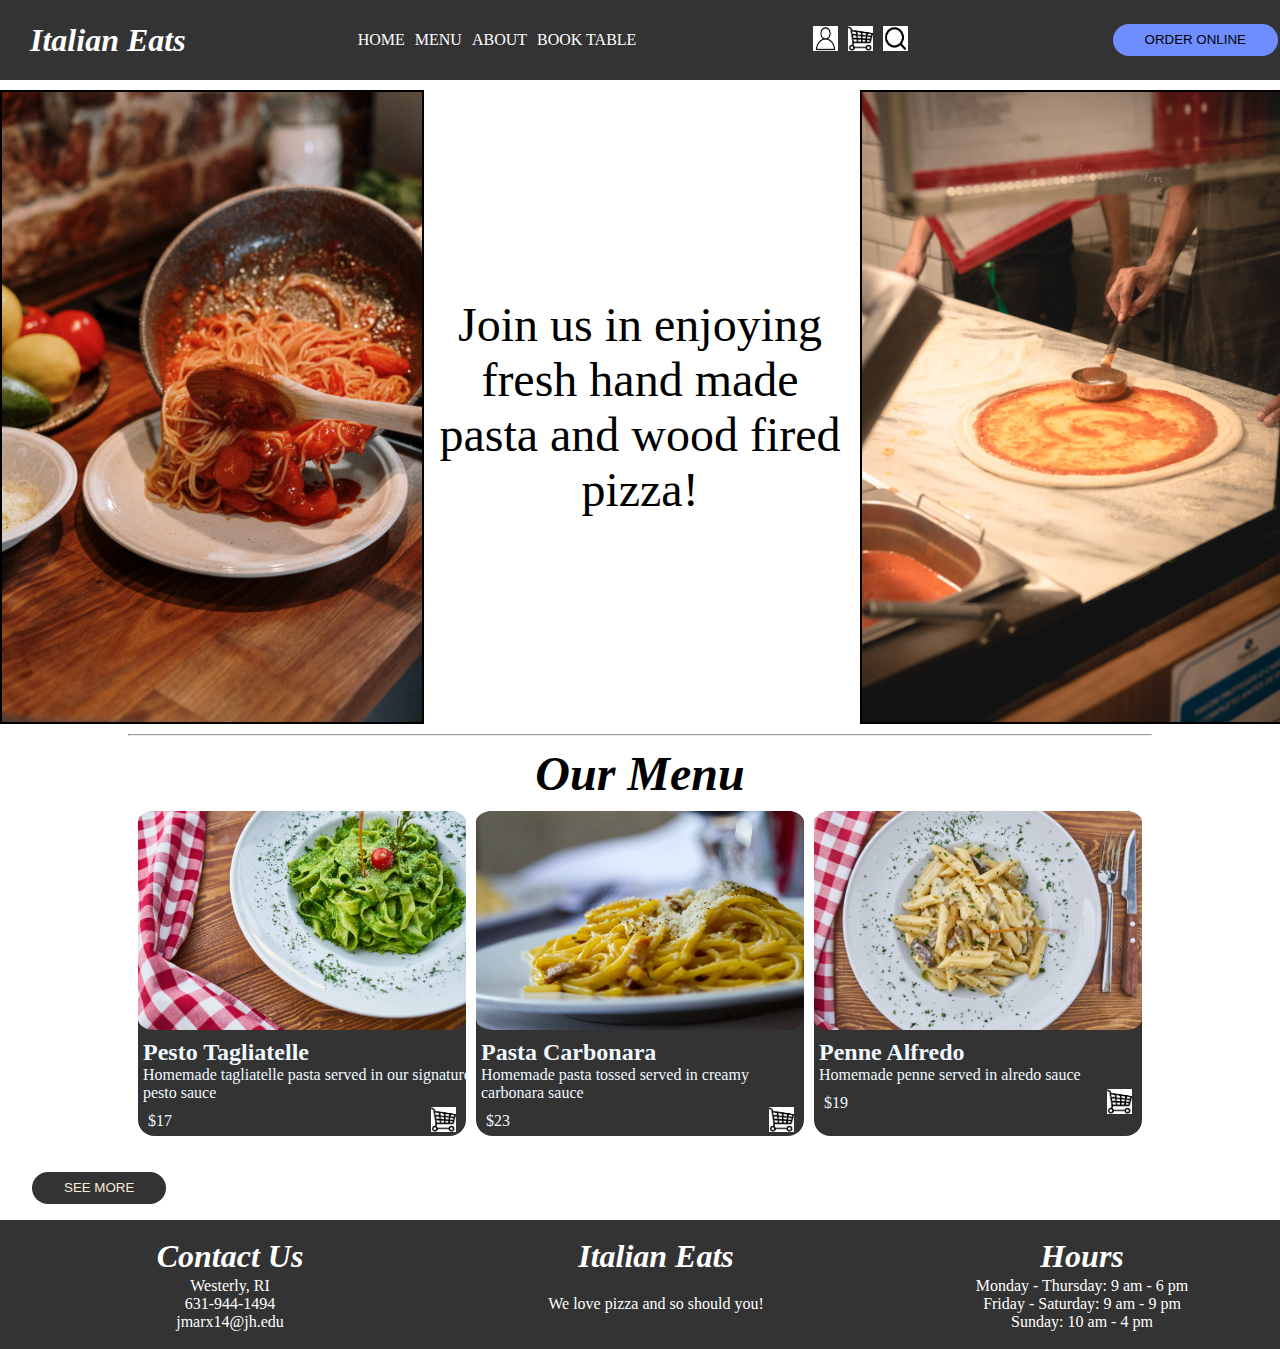
==== index.html @ 29ac6fd3 "Initial push, module 3 code" ====
<!DOCTYPE html>
<html>
    
<head>
    <title>Italian Eats</title>
    <meta charset="utf-8" />
    <meta name="viewport" content="width=device-width, initial-scale-1" />
    <!--<link href="style.css" rel="stylesheet" type="text/css" />-->
    <link href="override.css" rel="stylesheet" type="text/css" />
    <link href="header.css" rel="stylesheet" type="text/css" />
    <link href="home.css" rel="stylesheet" type="text/css" />
    <link href="footer.css" rel="stylesheet" type="text/css" />
</head>

<body>


    <header id="header">
        <a href="index.html" id="logo">Italian Eats</a>
        <ul class="nav_menu">
            <li class="nav_item">Home</li>
            <li class="nav_item">Menu</li>
            <li class="nav_item">About</li>
            <li class="nav_item">Book Table</li>
        </ul>
        <ul class="nav_menu">
            <li class="nav_item"><img src="public/account.png" width="25" height="25"></li>
            <li class="nav_item"><img src="public/cart.png" width="25" height="25"></li>
            <li class="nav_item"><img src="public/search.png" width="25" height="25"></li>
        </ul>
        <button class="merch">
            Order Online
        </button>
    </header>

    <div id="content">
        <div id="top-content">
            <!-- this looks bad
            <img id="top-image" src="public/pixabay_wide.png">
            -->
        </div>
        <div id="middle-content">
            <img id="image2" src="public/pexels-cottonbro-studio-4057701.jpg">
            <div id="middle-middle">
                <p>
                    Join us in enjoying fresh hand made pasta and wood fired pizza!
                </p>
            </div>
            <img id="image3" src="public/pexels-athena-2180874.jpg">
        </div>
        <div id="bottom-content">
            <hr>
            <div class="menu-header">
                <h2>
                    Our Menu
                </h2>
            </div>
            <div class="menu-content">
                <div class="menu-item">
                    <img class="menu-item-picture" src="public/food_pics/pexels-engin-akyurt-1435896.jpg">
                    <div class="menu-item-description">
                        <h3>Pesto Tagliatelle</h3>
                        <p>Homemade tagliatelle pasta served in our signature pesto sauce</p>
                    </div>
                    <div class="menu-item-price">
                        <span>$17</span>
                        <span><img src="public/cart.png" width="25" height="25"></span>
                    </div>
                </div>
                <div class="menu-item">
                    <img class="menu-item-picture" src="public/food_pics/pexels-maurijn-pach-546945.jpg">
                    <div class="menu-item-description">
                        <h3>Pasta Carbonara</h3>
                        <p>Homemade pasta tossed served in creamy carbonara sauce</p>
                    </div>
                    <div class="menu-item-price">
                        <span>$23</span>
                        <span><img src="public/cart.png" width="25" height="25"></span>
                    </div>
                </div>
                <div class="menu-item">
                    <img class="menu-item-picture" src="public/food_pics/pexels-engin-akyurt-1487511.jpg">
                    <div class="menu-item-description">
                        <h3>Penne Alfredo</h3>
                        <p>Homemade penne served in alredo sauce</p>
                    </div>
                    <div class="menu-item-price">
                        <span>$19</span>
                        <span><img src="public/cart.png" width="25" height="25"></span>
                    </div>
                </div>
            </div>
        </div>
    </div>
    <div class="center-btn">
        <button class="merch add-more-btn">
            See More
        </button>
    </div>

    <footer id="footer">
        <table id="foot_table">
            <tr class="row" id="row1">
                <th class="row1_text">Contact Us</th>
                <th class="row1_text">Italian Eats</th>
                <th class="row1_text">Hours</th>
            </tr>
            <tr class="row" id="row2">
                <td class="row2_text">
                    Westerly, RI<br>631-944-1494<br>jmarx14@jh.edu
                </th>
                <td class="row2_text">
                    We love pizza and so should you!
                </th>
                <td class="row2_text">
                    Monday - Thursday: 9 am - 6 pm
                    <br>Friday - Saturday: 9 am - 9 pm 
                    <br>Sunday: 10 am - 4 pm
                </th>
            </tr>
        </table>
    </footer>
</body>

</html>
---- style.css ----
* {
    margin: 0%;
    padding: 0%;
}

body {
    background-color:antiquewhite;
    font-family: Cambria, Cochin, Georgia, Times, 'Times New Roman', serif;
    display: flex;
    flex-direction: column;
}

#header {
    background-color: #333;
    height: 5rem;
    width: 100%;
    display: flex;
    justify-content: space-between;
    align-items: center;
    padding-left: 30px;
    padding-right: 10px;
}

#logo {
    color: white;
    text-decoration: none;
    font-size: 2rem;
    font-style:italic;
    font-weight:bold;
    display: inline-block;
}

.nav_menu {
    list-style: none;
    display: flex;
}

.nav_item {
    color: white;
    text-transform: uppercase;
    display: inline-block;
    padding: 5px;
}

.merch {
    text-transform: uppercase;
    padding: 1rem 2rem;
    margin: 1rem 2rem;
    display: inline-block;
    border-radius: 100px;
    height: 0;
    background-color:#6E8EFF;
    border: none;
    line-height: 0;
}

.merch:hover {
    background-color: #5c73FF;
}

.merch:active {
    transform: translateY(1px);
    box-shadow: 0 10px 20px rgba(0, 0, 0, .2);
}


#content {
    height: 100%;
    width: 100%;
}

.intro {
    color:#333;
    margin: 10px;
    padding: 0 30px;
    text-align: center;
}

#content {
    height: 100%;
    width: 100%;
}

#top-image {
    display: block;
    margin-left: auto;
    margin-right: auto;
    width: 80%;
    max-height: 200px;
}

#middle-content {
    display: grid;
    grid-template-columns: 1fr 1fr 1fr;
    margin-top: 10px;
    gap: 10px;
}

#image2 {
    grid-column: 1;
    width: 100%;
    border: 2px solid;
}

#middle-middle {
    grid-column: 2;
    width: 100%;
    margin: auto;
    font-size: 3em;
    text-align: center;
}

#image3 {
    grid-column: 3;
    width: 100%;
    border: 2px solid;
}

#bottom-content {
    width: 80%;
    padding: 10px;
    margin: auto;
}

.menu-header {
    padding-top: 10px;
    text-align: center;
    font-size: 2em;
    font-style: italic;
}

.menu-content {
    margin: 5px;
    display: flex;
}

.menu-item {
    width: 33%;
    margin: 5px;
    border-radius: 5%;
    display: inline-block;
    background-color: #333;
    color: aliceblue;
}

.menu-item-picture {
    width: 100%;
    border-radius: 5%;
}

.menu-item-description {
    padding: 5px;
    width: 100%;
}

.menu-item-description h3 {
    font-size: 1.5em;
}

.menu-item-price {
    border-radius: 10%;
    display: flex;
    justify-content: space-between;
    align-items: center;
    margin: 0 10px;
}

.center-btn {
    margin: auto;
}

.add-more-btn {
    color: antiquewhite;
    background-color: #333;
}

#footer {
    margin-top: auto;
    width: 100%;
    background-color: #333;
    color: antiquewhite;
    padding:1em;
}

#foot_table {
    height: 100%;
    width: 100%;
}

.row1_text {
    color: white;
    font-size: 2rem;
    font-style: italic;
    justify-content: center;
    width: 33%;
}

.row2_text {
    color: white;
    text-align: center;
    width: 33%;
}
---- override.css ----
* {
    margin: 0%;
    padding: 0%;
}
---- header.css ----
#header {
    background-color: #333;
    height: 5rem;
    width: 100%;
    display: flex;
    justify-content: space-between;
    align-items: center;
    padding-left: 30px;
    padding-right: 10px;
}

#logo {
    color: white;
    text-decoration: none;
    font-size: 2rem;
    font-style:italic;
    font-weight:bold;
    display: inline-block;
}

.nav_menu {
    list-style: none;
    display: flex;
}

.nav_item {
    color: white;
    text-transform: uppercase;
    display: inline-block;
    padding: 5px;
}

.merch {
    text-transform: uppercase;
    padding: 1rem 2rem;
    margin: 1rem 2rem;
    display: inline-block;
    border-radius: 100px;
    height: 0;
    background-color:#6E8EFF;
    border: none;
    line-height: 0;
}

.merch:hover {
    background-color: #5c73FF;
}

.merch:active {
    transform: translateY(1px);
    box-shadow: 0 10px 20px rgba(0, 0, 0, .2);
}
---- home.css ----
#content {
    height: 100%;
    width: 100%;
}

.intro {
    color:#333;
    margin: 10px;
    padding: 0 30px;
    text-align: center;
}

#content {
    height: 100%;
    width: 100%;
}

#top-image {
    display: block;
    margin-left: auto;
    margin-right: auto;
    width: 80%;
    max-height: 200px;
}

#middle-content {
    display: grid;
    grid-template-columns: 1fr 1fr 1fr;
    margin-top: 10px;
    gap: 10px;
}

#image2 {
    grid-column: 1;
    width: 100%;
    border: 2px solid;
}

#middle-middle {
    grid-column: 2;
    width: 100%;
    margin: auto;
    font-size: 3em;
    text-align: center;
}

#image3 {
    grid-column: 3;
    width: 100%;
    border: 2px solid;
}

#bottom-content {
    width: 80%;
    padding: 10px;
    margin: auto;
}

.menu-header {
    padding-top: 10px;
    text-align: center;
    font-size: 2em;
    font-style: italic;
}

.menu-content {
    margin: 5px;
    display: flex;
}

.menu-item {
    width: 33%;
    margin: 5px;
    border-radius: 5%;
    display: inline-block;
    background-color: #333;
    color: aliceblue;
}

.menu-item-picture {
    width: 100%;
    border-radius: 5%;
}

.menu-item-description {
    padding: 5px;
    width: 100%;
}

.menu-item-description h3 {
    font-size: 1.5em;
}

.menu-item-price {
    border-radius: 10%;
    display: flex;
    justify-content: space-between;
    align-items: center;
    margin: 0 10px;
}

.center-btn {
    margin: auto;
}

.add-more-btn {
    color: antiquewhite;
    background-color: #333;
}
---- footer.css ----
#footer {
    margin-top: auto;
    width: 100%;
    background-color: #333;
    color: antiquewhite;
    padding:1em;
}

#foot_table {
    height: 100%;
    width: 100%;
}

.row1_text {
    color: white;
    font-size: 2rem;
    font-style: italic;
    justify-content: center;
    width: 33%;
}

.row2_text {
    color: white;
    text-align: center;
    width: 33%;
}
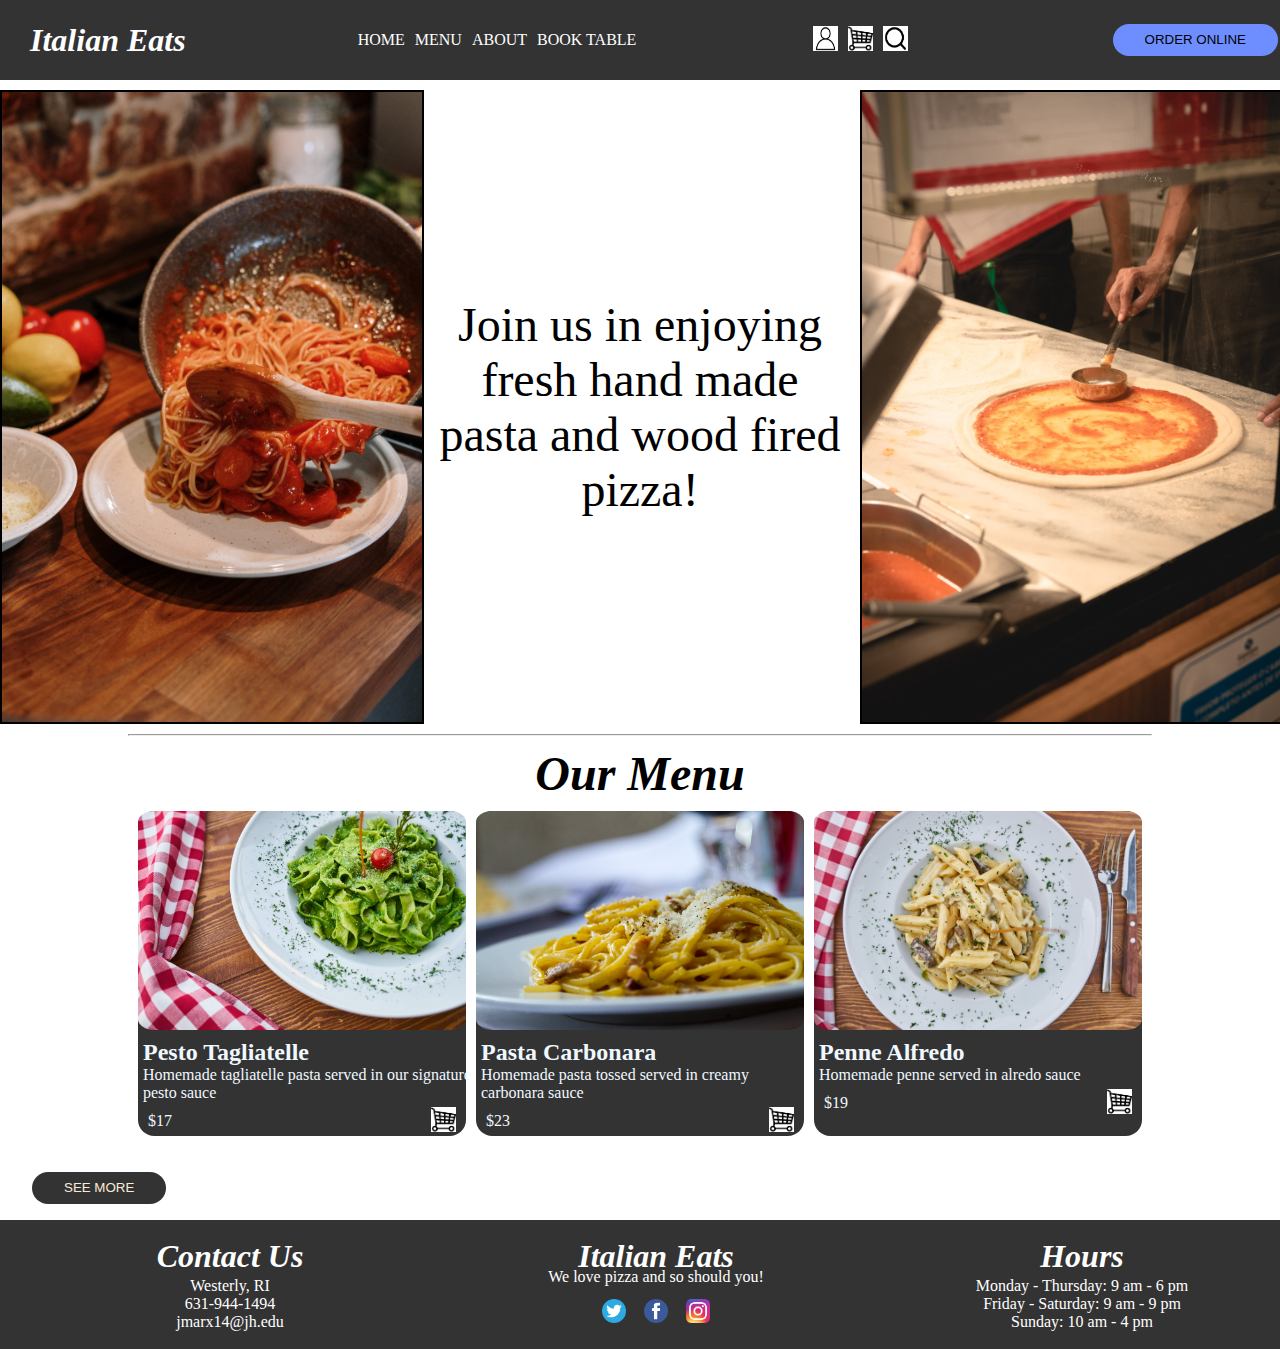
==== commit e8420d44: "adding social media icons to footer" ====
--- a/index.html
+++ b/index.html
@@ -108,15 +108,28 @@
             <tr class="row" id="row2">
                 <td class="row2_text">
                     Westerly, RI<br>631-944-1494<br>jmarx14@jh.edu
-                </th>
+                </td>
                 <td class="row2_text">
-                    We love pizza and so should you!
-                </th>
+                    <p>We love pizza and so should you!</p>
+                    <table class="icon_table">
+                        <tr class="icon_row">
+                            <td class="icon">
+                                <img  src="public/icons/twitter.png"/>
+                            </td>
+                            <td class="icon">
+                                <img  src="public/icons/facebook.png"/>
+                            </td>
+                            <td class="icon">
+                                <img  src="public/icons/instagram.webp"/>
+                            </td>
+                        </tr>
+                    </table>
+                </td>
                 <td class="row2_text">
                     Monday - Thursday: 9 am - 6 pm
                     <br>Friday - Saturday: 9 am - 9 pm 
                     <br>Sunday: 10 am - 4 pm
-                </th>
+                </td>
             </tr>
         </table>
     </footer>
--- a/footer.css
+++ b/footer.css
@@ -26,4 +26,26 @@
     width: 33%;
 }
 
+.icon_table {
+    height: 100%;
+    margin: 0 auto;
+}
 
+/*
+.icon_row {
+    column-gap: 1rem;
+}
+*/
+
+.icon {
+    max-height: 1.5rem;
+    max-width: 1.5rem;
+    padding-left: .5rem;
+    padding-right: .5rem;
+}
+
+.icon img{
+    height: auto;
+    max-width: 100%;
+}
+
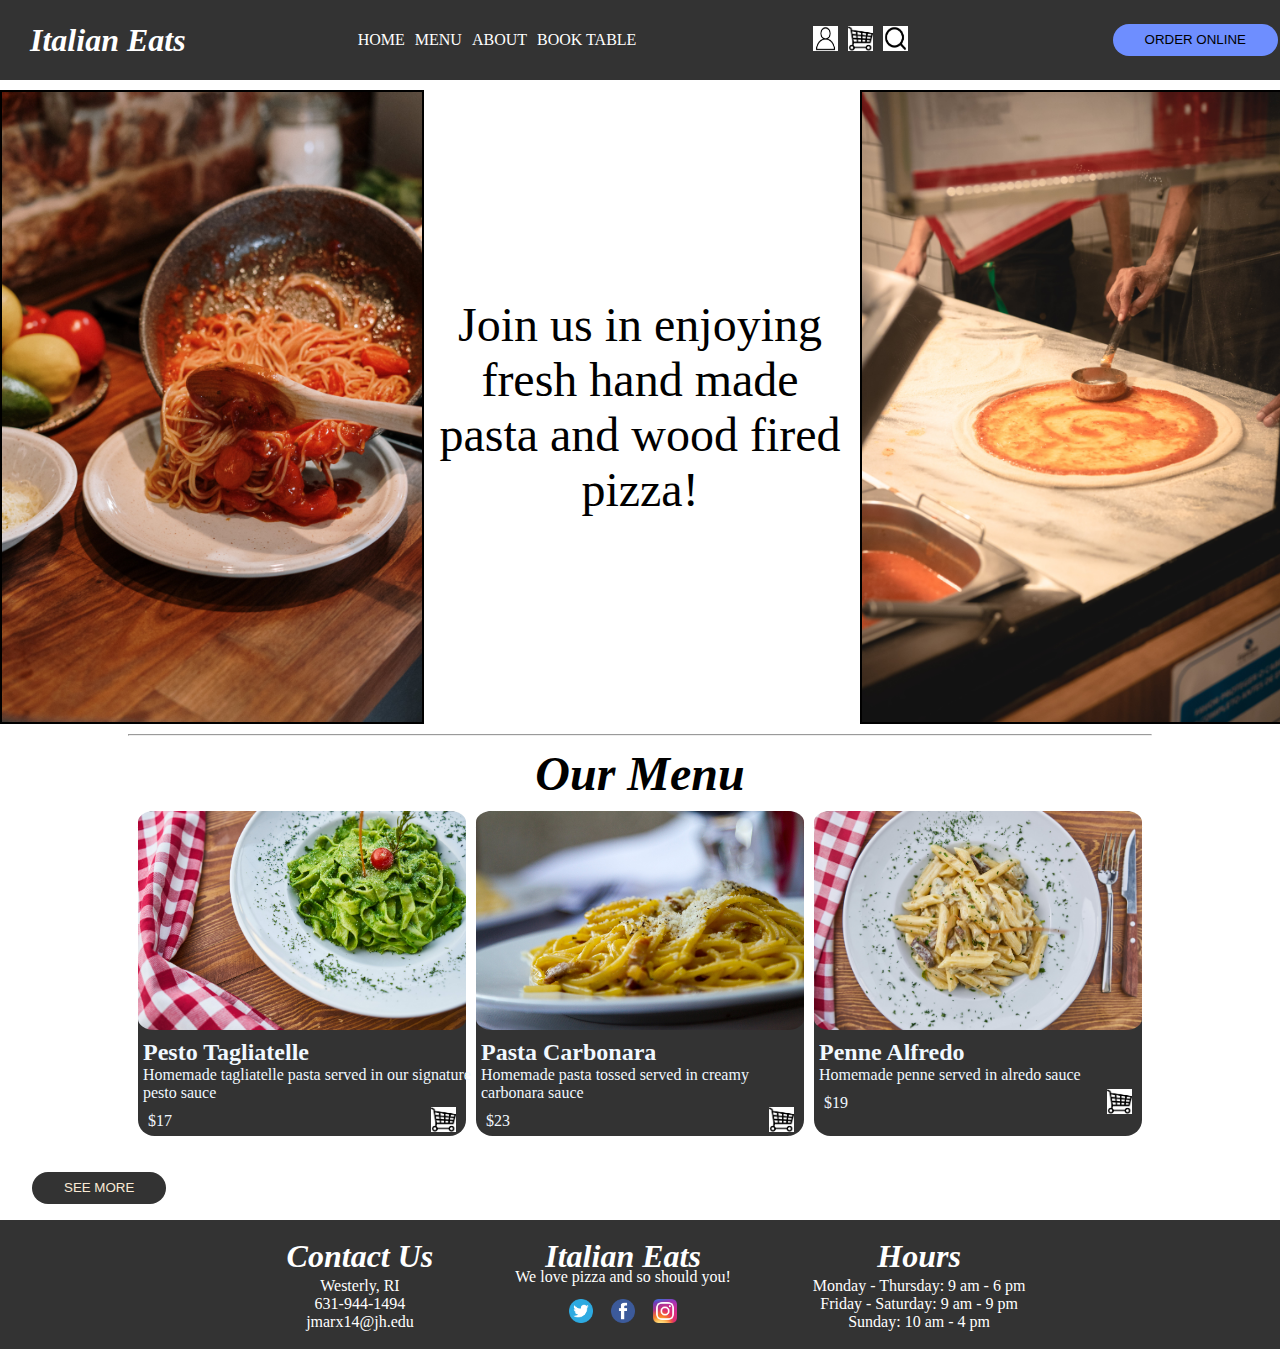
==== commit 7d28510d: "moved css files into css folder.  fixed footer so columns don't get overly seperated." ====
--- a/index.html
+++ b/index.html
@@ -6,10 +6,10 @@
     <meta charset="utf-8" />
     <meta name="viewport" content="width=device-width, initial-scale-1" />
     <!--<link href="style.css" rel="stylesheet" type="text/css" />-->
-    <link href="override.css" rel="stylesheet" type="text/css" />
-    <link href="header.css" rel="stylesheet" type="text/css" />
-    <link href="home.css" rel="stylesheet" type="text/css" />
-    <link href="footer.css" rel="stylesheet" type="text/css" />
+    <link href="css/override.css" rel="stylesheet" type="text/css" />
+    <link href="css/header.css" rel="stylesheet" type="text/css" />
+    <link href="css/home.css" rel="stylesheet" type="text/css" />
+    <link href="css/footer.css" rel="stylesheet" type="text/css" />
 </head>
 
 <body>
--- a/css/override.css
+++ b/css/override.css
@@ -0,0 +1,4 @@
+* {
+    margin: 0%;
+    padding: 0%;
+}--- a/css/header.css
+++ b/css/header.css
@@ -0,0 +1,53 @@
+
+#header {
+    background-color: #333;
+    height: 5rem;
+    width: 100%;
+    display: flex;
+    justify-content: space-between;
+    align-items: center;
+    padding-left: 30px;
+    padding-right: 10px;
+}
+
+#logo {
+    color: white;
+    text-decoration: none;
+    font-size: 2rem;
+    font-style:italic;
+    font-weight:bold;
+    display: inline-block;
+}
+
+.nav_menu {
+    list-style: none;
+    display: flex;
+}
+
+.nav_item {
+    color: white;
+    text-transform: uppercase;
+    display: inline-block;
+    padding: 5px;
+}
+
+.merch {
+    text-transform: uppercase;
+    padding: 1rem 2rem;
+    margin: 1rem 2rem;
+    display: inline-block;
+    border-radius: 100px;
+    height: 0;
+    background-color:#6E8EFF;
+    border: none;
+    line-height: 0;
+}
+
+.merch:hover {
+    background-color: #5c73FF;
+}
+
+.merch:active {
+    transform: translateY(1px);
+    box-shadow: 0 10px 20px rgba(0, 0, 0, .2);
+}--- a/css/home.css
+++ b/css/home.css
@@ -0,0 +1,110 @@
+
+#content {
+    height: 100%;
+    width: 100%;
+}
+
+.intro {
+    color:#333;
+    margin: 10px;
+    padding: 0 30px;
+    text-align: center;
+}
+
+#content {
+    height: 100%;
+    width: 100%;
+}
+
+#top-image {
+    display: block;
+    margin-left: auto;
+    margin-right: auto;
+    width: 80%;
+    max-height: 200px;
+}
+
+#middle-content {
+    display: grid;
+    grid-template-columns: 1fr 1fr 1fr;
+    margin-top: 10px;
+    gap: 10px;
+}
+
+#image2 {
+    grid-column: 1;
+    width: 100%;
+    border: 2px solid;
+}
+
+#middle-middle {
+    grid-column: 2;
+    width: 100%;
+    margin: auto;
+    font-size: 3em;
+    text-align: center;
+}
+
+#image3 {
+    grid-column: 3;
+    width: 100%;
+    border: 2px solid;
+}
+
+#bottom-content {
+    width: 80%;
+    padding: 10px;
+    margin: auto;
+}
+
+.menu-header {
+    padding-top: 10px;
+    text-align: center;
+    font-size: 2em;
+    font-style: italic;
+}
+
+.menu-content {
+    margin: 5px;
+    display: flex;
+}
+
+.menu-item {
+    width: 33%;
+    margin: 5px;
+    border-radius: 5%;
+    display: inline-block;
+    background-color: #333;
+    color: aliceblue;
+}
+
+.menu-item-picture {
+    width: 100%;
+    border-radius: 5%;
+}
+
+.menu-item-description {
+    padding: 5px;
+    width: 100%;
+}
+
+.menu-item-description h3 {
+    font-size: 1.5em;
+}
+
+.menu-item-price {
+    border-radius: 10%;
+    display: flex;
+    justify-content: space-between;
+    align-items: center;
+    margin: 0 10px;
+}
+
+.center-btn {
+    margin: auto;
+}
+
+.add-more-btn {
+    color: antiquewhite;
+    background-color: #333;
+}--- a/css/footer.css
+++ b/css/footer.css
@@ -0,0 +1,53 @@
+
+#footer {
+    margin-top: auto;
+    width: 100%;
+    background-color: #333;
+    color: antiquewhite;
+    padding:1em;
+}
+
+#foot_table {
+    height: 100%;
+    margin: 0 auto;
+}
+
+.row th + th {
+    border-left: 5rem solid transparent;
+}
+
+.row td + td {
+    border-left: 5rem solid transparent;
+}
+
+.row1_text {
+    color: white;
+    font-size: 2rem;
+    font-style: italic;
+    justify-content: center;
+}
+
+.row2_text {
+    color: white;
+    text-align: center;
+}
+
+.icon_table {
+    height: 100%;
+    margin: 0 auto;
+}
+
+.icon_row td + td {
+    border-left: 1rem solid transparent;
+}
+
+.icon {
+    max-height: 1.5rem;
+    max-width: 1.5rem;
+}
+
+.icon img{
+    height: auto;
+    max-width: 100%;
+}
+
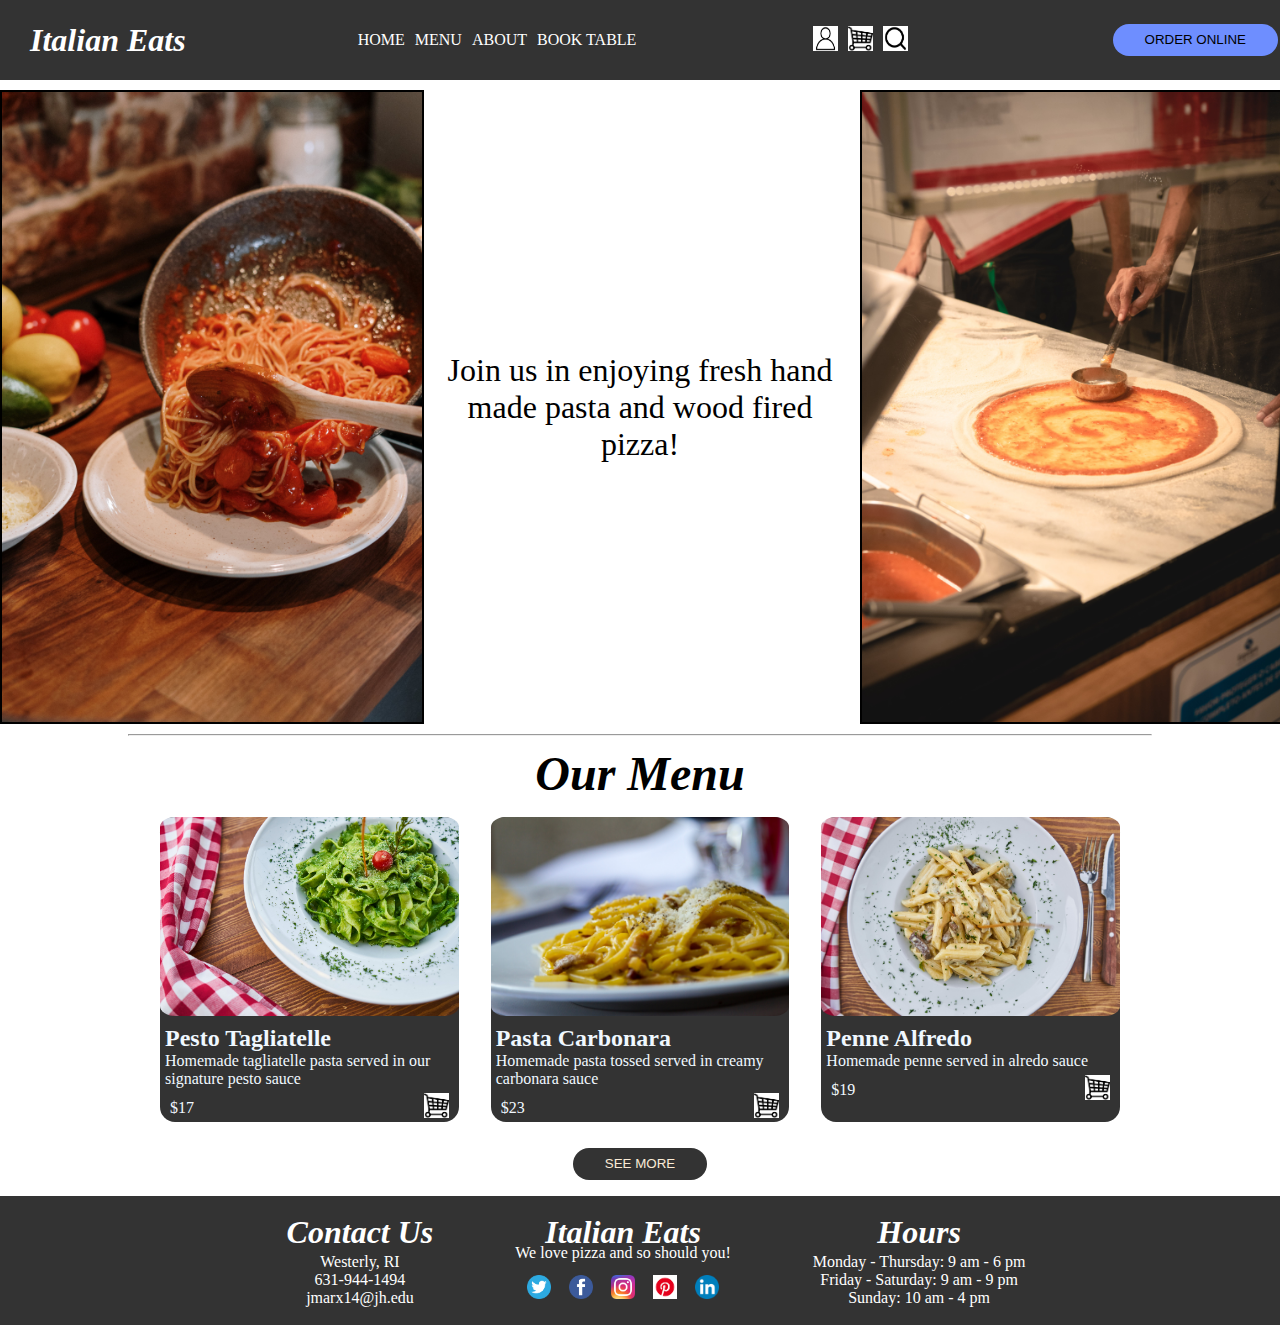
==== commit ea08e516: "centered see more button and moved it into the content html div" ====
--- a/index.html
+++ b/index.html
@@ -34,11 +34,6 @@
     </header>
 
     <div id="content">
-        <div id="top-content">
-            <!-- this looks bad
-            <img id="top-image" src="public/pixabay_wide.png">
-            -->
-        </div>
         <div id="middle-content">
             <img id="image2" src="public/pexels-cottonbro-studio-4057701.jpg">
             <div id="middle-middle">
@@ -91,11 +86,11 @@
                 </div>
             </div>
         </div>
-    </div>
-    <div class="center-btn">
-        <button class="merch add-more-btn">
-            See More
-        </button>
+        <div class="center-btn">
+            <button class="add-more-btn">
+                See More
+            </button>
+        </div>
     </div>
 
     <footer id="footer">
@@ -122,6 +117,12 @@
                             <td class="icon">
                                 <img  src="public/icons/instagram.webp"/>
                             </td>
+                            <td class="icon">
+                                <img  src="public/icons/pinterest.png"/>
+                            </td>
+                            <td class="icon">
+                                <img  src="public/icons/linkedin.png"/>
+                            </td>
                         </tr>
                     </table>
                 </td>
--- a/css/override.css
+++ b/css/override.css
@@ -1,4 +1,10 @@
 * {
     margin: 0%;
     padding: 0%;
+    
+}
+
+button:active {
+    transform: translateY(1px);
+    box-shadow: 0 10px 20px rgba(0, 0, 0, .2);
 }--- a/css/header.css
+++ b/css/header.css
@@ -47,7 +47,3 @@
     background-color: #5c73FF;
 }
 
-.merch:active {
-    transform: translateY(1px);
-    box-shadow: 0 10px 20px rgba(0, 0, 0, .2);
-}--- a/css/home.css
+++ b/css/home.css
@@ -1,27 +1,7 @@
 
 #content {
+    width:100%;
     height: 100%;
-    width: 100%;
-}
-
-.intro {
-    color:#333;
-    margin: 10px;
-    padding: 0 30px;
-    text-align: center;
-}
-
-#content {
-    height: 100%;
-    width: 100%;
-}
-
-#top-image {
-    display: block;
-    margin-left: auto;
-    margin-right: auto;
-    width: 80%;
-    max-height: 200px;
 }
 
 #middle-content {
@@ -41,7 +21,7 @@
     grid-column: 2;
     width: 100%;
     margin: auto;
-    font-size: 3em;
+    font-size: 2rem;
     text-align: center;
 }
 
@@ -60,18 +40,18 @@
 .menu-header {
     padding-top: 10px;
     text-align: center;
-    font-size: 2em;
+    font-size: 2rem;
     font-style: italic;
 }
 
 .menu-content {
-    margin: 5px;
+    margin: 1rem;
     display: flex;
 }
 
 .menu-item {
     width: 33%;
-    margin: 5px;
+    margin: 0 1rem;
     border-radius: 5%;
     display: inline-block;
     background-color: #333;
@@ -101,10 +81,19 @@
 }
 
 .center-btn {
-    margin: auto;
+    display: flex;
+    align-items: center;
+    flex-direction: column;
+    justify-content: center;
 }
 
 .add-more-btn {
+    text-transform: uppercase;
+    padding: 1rem 2rem;
+    border-radius: 100px;
+    border: none;
+    line-height: 0;
     color: antiquewhite;
     background-color: #333;
+    margin-bottom: 1rem;
 }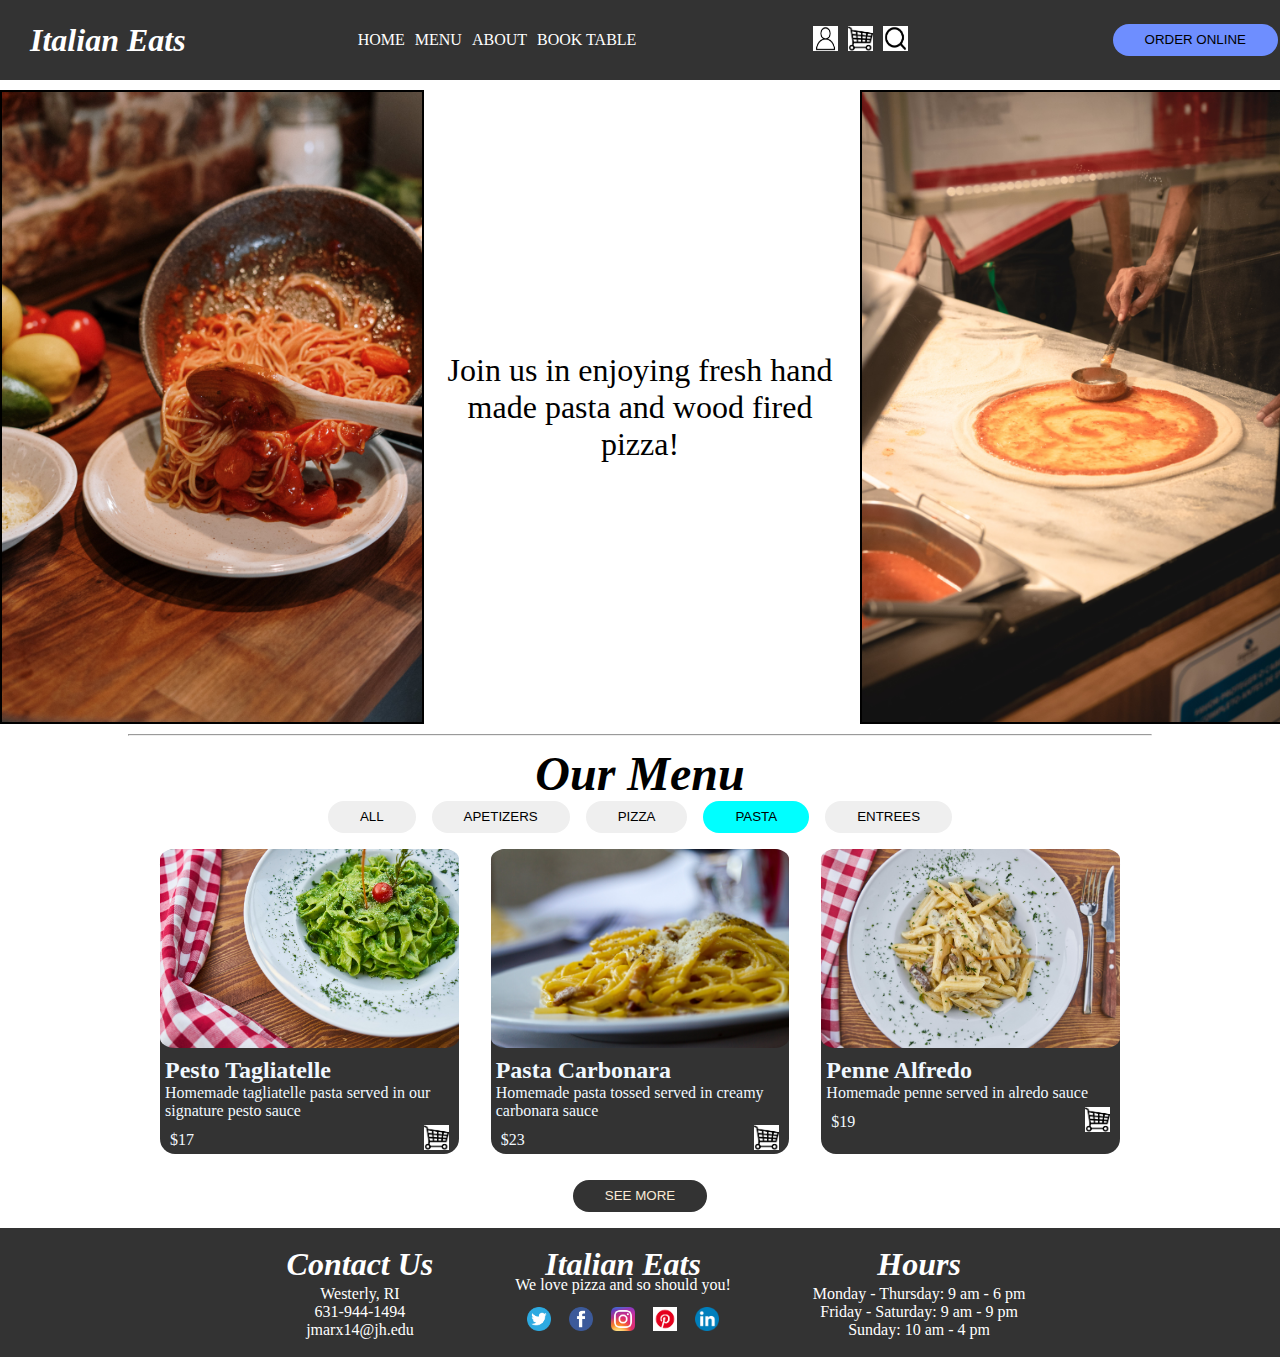
==== commit 0aca1447: "added sub-menu items to page" ====
--- a/index.html
+++ b/index.html
@@ -18,10 +18,10 @@
     <header id="header">
         <a href="index.html" id="logo">Italian Eats</a>
         <ul class="nav_menu">
-            <li class="nav_item">Home</li>
-            <li class="nav_item">Menu</li>
-            <li class="nav_item">About</li>
-            <li class="nav_item">Book Table</li>
+            <li class="nav_item"><a href="index.html">Home</a></li>
+            <li class="nav_item"><a href="#">Menu</a></li>
+            <li class="nav_item"><a href="about.html">About</a></li>
+            <li class="nav_item"><a href="#">Book Table</a></li>
         </ul>
         <ul class="nav_menu">
             <li class="nav_item"><img src="public/account.png" width="25" height="25"></li>
@@ -49,6 +49,13 @@
                 <h2>
                     Our Menu
                 </h2>
+            </div>
+            <div class="menu_option">
+                <button class="food_type">All</button>
+                <button class="food_type">Apetizers</button>
+                <button class="food_type">Pizza</button>
+                <button class="food_type selected_food_type">Pasta</button>
+                <button class="food_type">Entrees</button>
             </div>
             <div class="menu-content">
                 <div class="menu-item">
--- a/css/override.css
+++ b/css/override.css
@@ -1,7 +1,19 @@
 * {
     margin: 0%;
     padding: 0%;
-    
+}
+
+a {
+    text-decoration: none;
+    color: inherit;
+}
+
+button {
+    text-transform: uppercase;
+    padding: 1rem 2rem;
+    border-radius: 100px;
+    border: none;
+    line-height: 0;
 }
 
 button:active {
--- a/css/header.css
+++ b/css/header.css
@@ -32,15 +32,10 @@
 }
 
 .merch {
-    text-transform: uppercase;
-    padding: 1rem 2rem;
     margin: 1rem 2rem;
     display: inline-block;
-    border-radius: 100px;
     height: 0;
     background-color:#6E8EFF;
-    border: none;
-    line-height: 0;
 }
 
 .merch:hover {
--- a/css/home.css
+++ b/css/home.css
@@ -88,12 +88,17 @@
 }
 
 .add-more-btn {
-    text-transform: uppercase;
-    padding: 1rem 2rem;
-    border-radius: 100px;
-    border: none;
-    line-height: 0;
     color: antiquewhite;
     background-color: #333;
     margin-bottom: 1rem;
+}
+
+.menu_option {
+    display: flex;
+    justify-content: center;
+    column-gap: 1rem;
+}
+
+.selected_food_type {
+    background-color: aqua;
 }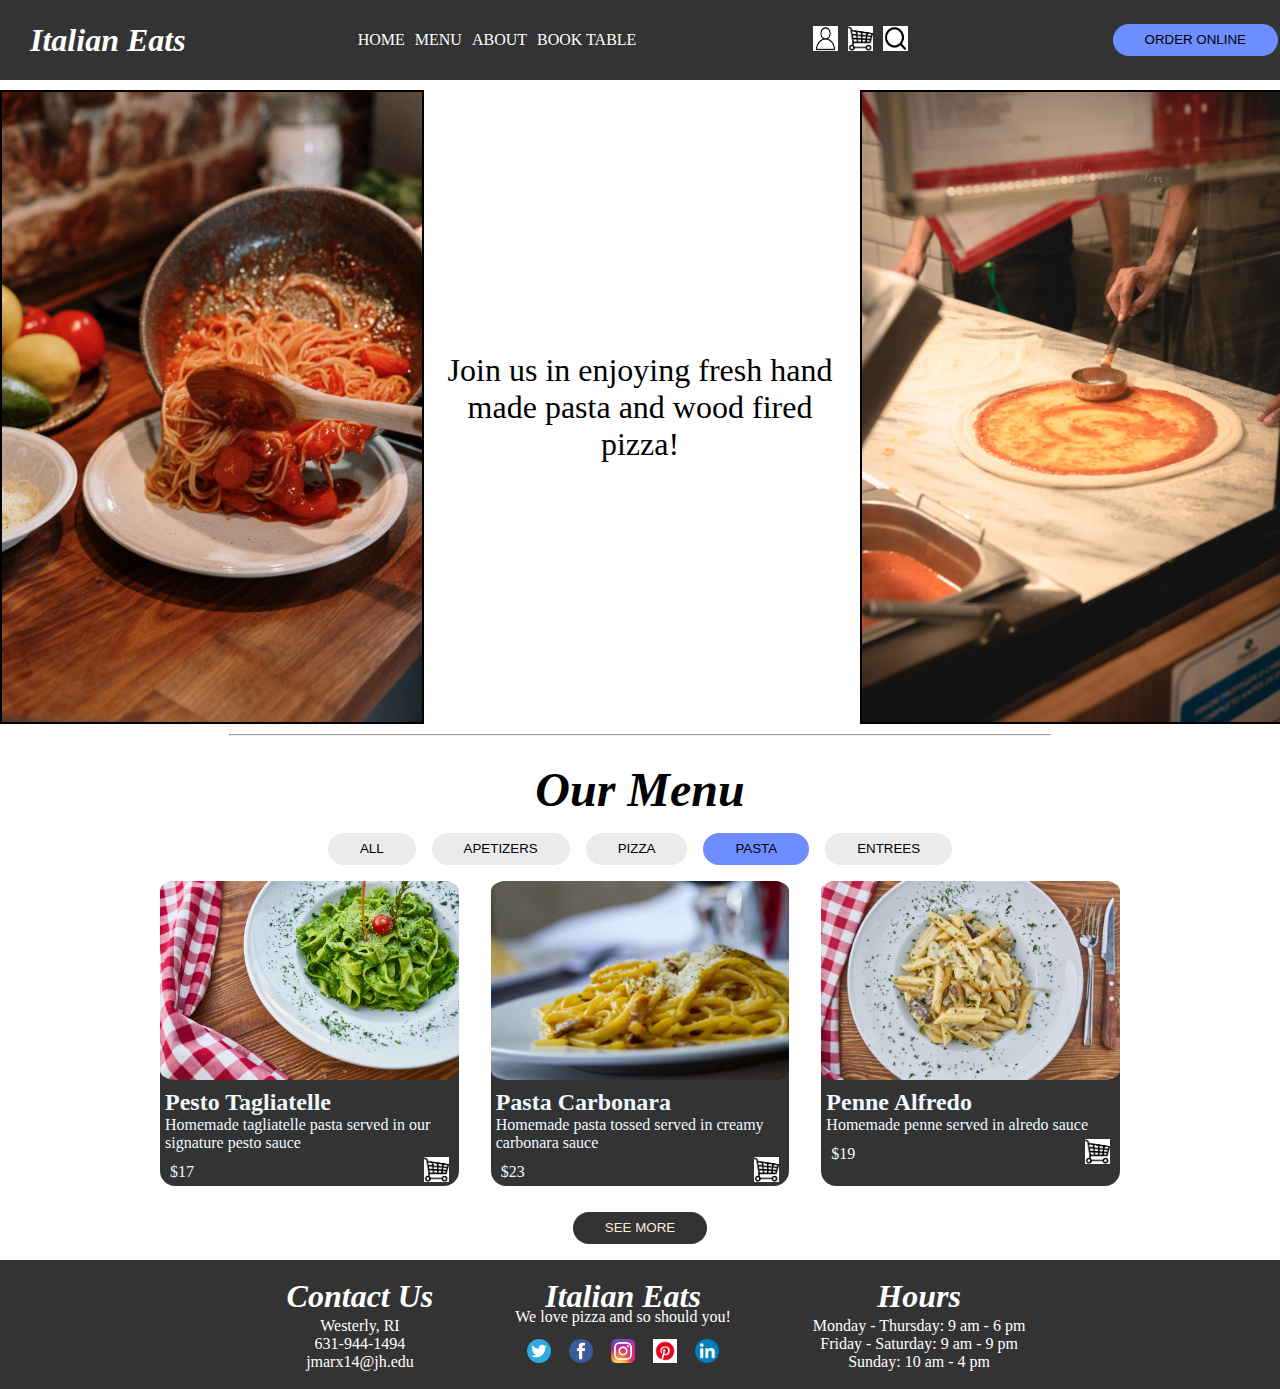
==== commit 72158760: "intro to js homework - added booktable page" ====
--- a/index.html
+++ b/index.html
@@ -21,7 +21,7 @@
             <li class="nav_item"><a href="index.html">Home</a></li>
             <li class="nav_item"><a href="#">Menu</a></li>
             <li class="nav_item"><a href="about.html">About</a></li>
-            <li class="nav_item"><a href="#">Book Table</a></li>
+            <li class="nav_item"><a href="booktable.html">Book Table</a></li>
         </ul>
         <ul class="nav_menu">
             <li class="nav_item"><img src="public/account.png" width="25" height="25"></li>
--- a/css/override.css
+++ b/css/override.css
@@ -3,9 +3,20 @@
     padding: 0%;
 }
 
+h1, h2 {
+    margin: 1rem auto;
+    font-style: italic;
+    text-align: center;
+}
+
 a {
     text-decoration: none;
     color: inherit;
+}
+
+hr {
+    width: 80%;
+    margin: 0 auto;
 }
 
 button {
--- a/css/home.css
+++ b/css/home.css
@@ -99,6 +99,18 @@
     column-gap: 1rem;
 }
 
+.food_type {
+    background-color: rgb(235, 235, 235);
+}
+
+.food_type:hover {
+    background-color: rgb(215, 215, 215);
+}
+
 .selected_food_type {
-    background-color: aqua;
+    background-color:#6E8EFF;
+}
+
+.selected_food_type:hover {
+    background-color: rgb(0, 210, 255);
 }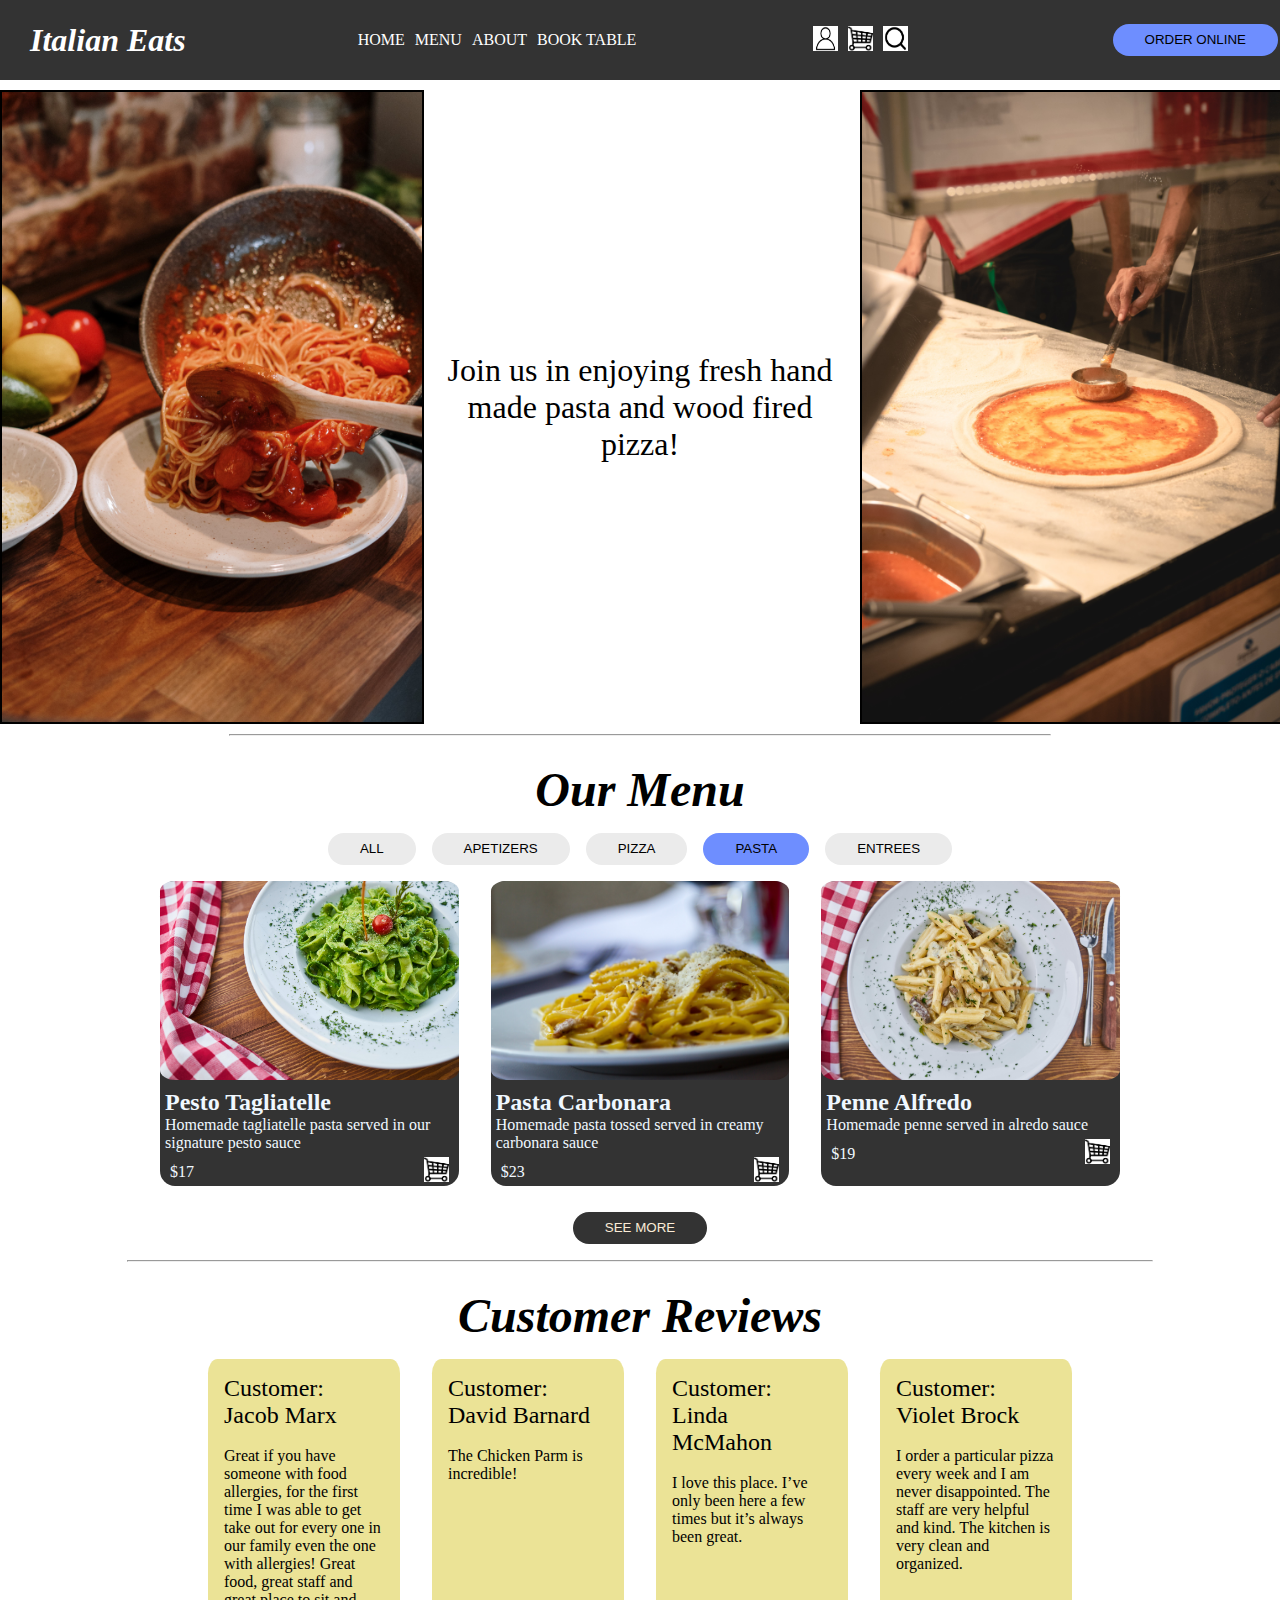
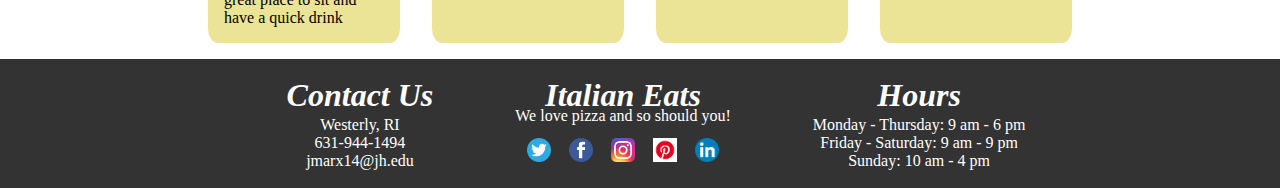
==== commit aaa89d66: "Added customer reviews" ====
--- a/index.html
+++ b/index.html
@@ -5,11 +5,14 @@
     <title>Italian Eats</title>
     <meta charset="utf-8" />
     <meta name="viewport" content="width=device-width, initial-scale-1" />
-    <!--<link href="style.css" rel="stylesheet" type="text/css" />-->
+
     <link href="css/override.css" rel="stylesheet" type="text/css" />
     <link href="css/header.css" rel="stylesheet" type="text/css" />
     <link href="css/home.css" rel="stylesheet" type="text/css" />
+    <link href="css/reviews.css" rel="stylesheet" type="text/css" />
     <link href="css/footer.css" rel="stylesheet" type="text/css" />
+
+    <script src="src/reviews.js" defer></script>
 </head>
 
 <body>
@@ -98,6 +101,15 @@
                 See More
             </button>
         </div>
+        <hr>
+        <div class="menu-header">
+            <h2>
+                Customer Reviews
+            </h2>
+        </div>
+        <div id="reviews">
+
+        </div>
     </div>
 
     <footer id="footer">
--- a/css/reviews.css
+++ b/css/reviews.css
@@ -0,0 +1,31 @@
+#reviews {
+    margin: 1rem auto;
+    display: flex;
+    justify-content: center;
+    width: 70%;
+}
+
+#reviews2 {
+    margin: 1rem auto;
+    display: flex;
+    justify-content: center;
+    width: 70%;
+}
+
+.review {
+    width: 20%;
+    margin: 0 1rem;
+    padding: 1rem;
+    border-radius: 5%;
+    display: inline-block;
+    background-color: rgb(235, 227, 150);
+}
+
+.review-content {
+    padding: 5px;
+    width: 100%;
+}
+
+.customer {
+    font-size: 1.5em;
+}